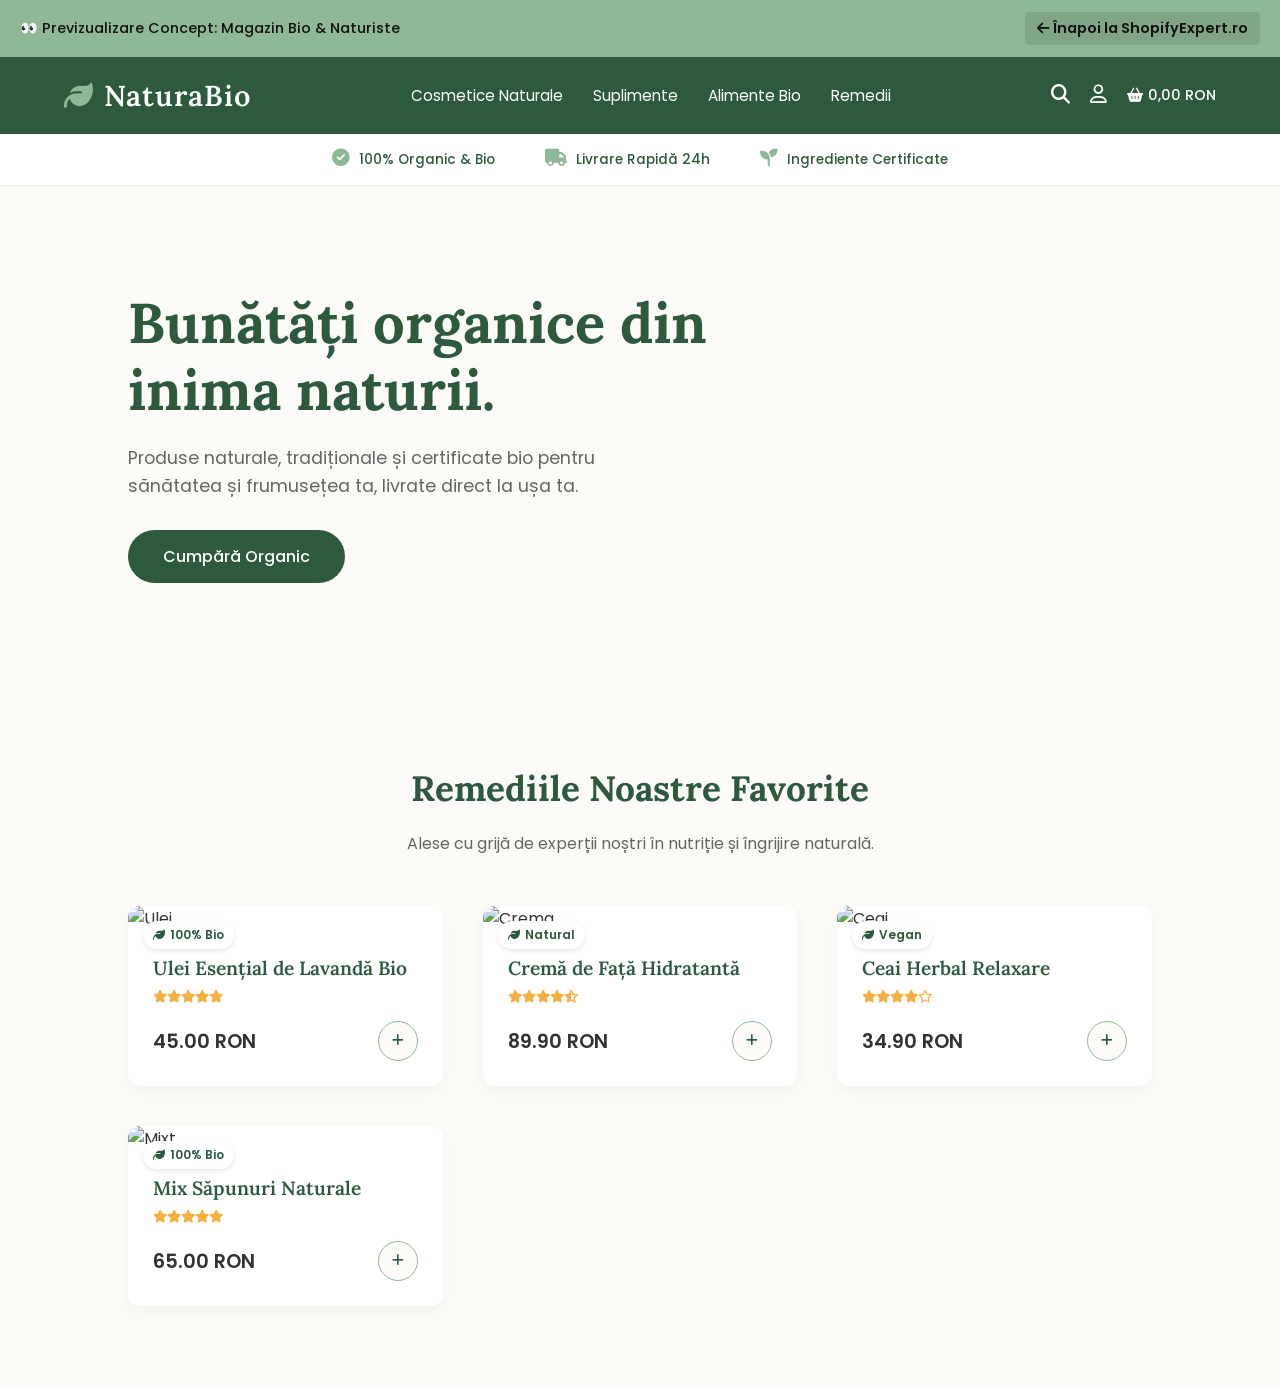
==== demo-bio.html @ 756954d7 "feat: added 3 live demo pages for portfolio" ====
<!DOCTYPE html>
<html lang="ro">
<head>
    <meta charset="UTF-8">
    <meta name="viewport" content="width=device-width, initial-scale=1.0">
    <title>Demo Magazin Bio & Naturist | ShopifyExpert.ro</title>
    <link href="https://fonts.googleapis.com/css2?family=Lora:ital,wght@0,400;0,600;1,400&family=Poppins:wght@300;400;500;600&display=swap" rel="stylesheet">
    <link rel="stylesheet" href="https://cdnjs.cloudflare.com/ajax/libs/font-awesome/6.4.0/css/all.min.css">
    <style>
        :root {
            --primary: #2d5a3c;
            --bg: #fdfbf7;
            --surface: #ffffff;
            --text-main: #333333;
            --text-mut: #666666;
            --accent: #8fb996;
        }
        * { margin:0; padding:0; box-sizing:border-box; }
        body { font-family: 'Poppins', sans-serif; background: var(--bg); color: var(--text-main); }
        a { text-decoration: none; color: inherit; }
        
        /* Demo Banner */
        .demo-bar {
            background: #8fb996;
            color: #111;
            padding: 12px 20px;
            display: flex;
            justify-content: space-between;
            align-items: center;
            font-size: 0.9rem;
            font-weight: 500;
            position: sticky;
            top: 0;
            z-index: 1000;
        }
        .demo-bar a { background: rgba(0,0,0,0.1); padding: 6px 12px; border-radius: 4px; font-weight: 600; }
        .demo-bar a:hover { background: rgba(0,0,0,0.2); }

        /* Store Header */
        header { background: var(--primary); color: white; padding: 20px 5%; display: flex; justify-content: space-between; align-items: center; }
        .logo { font-family: 'Lora', serif; font-size: 1.8rem; font-weight: 600; letter-spacing: 1px; display: flex; align-items: center; gap: 10px;}
        .logo i { color: var(--accent); }
        nav { display: flex; gap: 30px; font-size: 0.95rem; }
        nav a { transition: color 0.3s; }
        nav a:hover { color: var(--accent); }
        .header-icons { display: flex; gap: 20px; font-size: 1.2rem; }
        .header-icons span { font-size: 0.9rem; font-weight: 500; display: flex; align-items: center; gap: 5px; }

        /* Trust bar */
        .trust-bar { background: var(--surface); padding: 15px 5%; display: flex; justify-content: center; gap: 50px; font-size: 0.85rem; color: var(--primary); font-weight: 500; border-bottom: 1px solid #eee; }
        .trust-bar i { margin-right: 5px; color: var(--accent); font-size: 1.1rem; }

        /* Hero */
        .hero { 
            height: 500px; 
            background: linear-gradient(to right, rgba(253, 251, 247, 0.9), rgba(253, 251, 247, 0.4)), url('https://images.unsplash.com/photo-1611078512595-8bd11eec6541?auto=format') right/cover;
            display: flex; flex-direction: column; justify-content: center; padding: 0 10%;
        }
        .hero h1 { font-family: 'Lora', serif; font-size: 3.5rem; margin-bottom: 20px; max-width: 600px; color: var(--primary); line-height: 1.2; }
        .hero p { font-size: 1.1rem; margin-bottom: 30px; color: var(--text-mut); max-width: 500px; line-height: 1.6; }
        .btn { display: inline-block; padding: 14px 35px; background: var(--primary); color: #fff; font-weight: 500; border-radius: 30px; transition: 0.3s; }
        .btn:hover { background: #22422a; }

        /* Products Config */
        .section { padding: 80px 10%; text-align: center; }
        .sec-title { font-family: 'Lora', serif; font-size: 2.2rem; margin-bottom: 20px; color: var(--primary); }
        .sec-desc { color: var(--text-mut); margin-bottom: 50px; }
        
        .grid { display: grid; grid-template-columns: repeat(auto-fill, minmax(250px, 1fr)); gap: 40px; text-align: left; }
        .product { background: var(--surface); border-radius: 12px; overflow: hidden; box-shadow: 0 5px 15px rgba(0,0,0,0.04); transition: transform 0.3s; }
        .product:hover { transform: translateY(-8px); }
        .p-img-wrap { position: relative; }
        .p-img { width: 100%; height: 250px; object-fit: cover; }
        .badge { position: absolute; top: 15px; left: 15px; background: white; color: var(--primary); padding: 5px 10px; border-radius: 20px; font-size: 0.75rem; font-weight: 600; display: flex; align-items: center; gap: 5px; box-shadow: 0 2px 5px rgba(0,0,0,0.1); }
        
        .p-info { padding: 25px; }
        .p-title { font-family: 'Lora', serif; font-size: 1.2rem; margin-bottom: 8px; color: var(--primary); font-weight: 600; }
        .p-stars { color: #f5b041; font-size: 0.8rem; margin-bottom: 15px; }
        .p-btm { display: flex; justify-content: space-between; align-items: center; }
        .p-price { font-weight: 600; font-size: 1.2rem; }
        .p-add { background: var(--bg); border: 1px solid var(--accent); color: var(--primary); width: 40px; height: 40px; border-radius: 50%; display: flex; align-items: center; justify-content: center; cursor: pointer; transition: 0.3s; }
        .p-add:hover { background: var(--primary); color: white; border-color: var(--primary); }

        @media (max-width: 768px) {
            nav, .trust-bar { display: none; }
            .hero h1 { font-size: 2.2rem; }
            .demo-bar { flex-direction: column; gap: 10px; text-align: center; }
        }
    </style>
</head>
<body>

    <div class="demo-bar">
        <span>👀 Previzualizare Concept: Magazin Bio & Naturiste</span>
        <a href="index.html#portofoliu"><i class="fas fa-arrow-left"></i> Înapoi la ShopifyExpert.ro</a>
    </div>

    <header>
        <div class="logo"><i class="fas fa-leaf"></i> NaturaBio</div>
        <nav>
            <a href="#">Cosmetice Naturale</a>
            <a href="#">Suplimente</a>
            <a href="#">Alimente Bio</a>
            <a href="#">Remedii</a>
        </nav>
        <div class="header-icons">
            <i class="fas fa-search"></i>
            <i class="far fa-user"></i>
            <span><i class="fas fa-shopping-basket"></i> 0,00 RON</span>
        </div>
    </header>

    <div class="trust-bar">
        <span><i class="fas fa-check-circle"></i> 100% Organic & Bio</span>
        <span><i class="fas fa-truck"></i> Livrare Rapidă 24h</span>
        <span><i class="fas fa-seedling"></i> Ingrediente Certificate</span>
    </div>

    <div class="hero">
        <h1>Bunătăți organice din inima naturii.</h1>
        <p>Produse naturale, tradiționale și certificate bio pentru sănătatea și frumusețea ta, livrate direct la ușa ta.</p>
        <div><a href="#" class="btn">Cumpără Organic</a></div>
    </div>

    <div class="section">
        <h2 class="sec-title">Remediile Noastre Favorite</h2>
        <p class="sec-desc">Alese cu grijă de experții noștri în nutriție și îngrijire naturală.</p>
        
        <div class="grid">
            <div class="product">
                <div class="p-img-wrap">
                    <div class="badge"><i class="fas fa-leaf"></i> 100% Bio</div>
                    <img src="https://images.unsplash.com/photo-1608248543803-ba4f8c70ae0b?w=500&auto=format&fit=crop" alt="Ulei" class="p-img">
                </div>
                <div class="p-info">
                    <div class="p-title">Ulei Esențial de Lavandă Bio</div>
                    <div class="p-stars"><i class="fas fa-star"></i><i class="fas fa-star"></i><i class="fas fa-star"></i><i class="fas fa-star"></i><i class="fas fa-star"></i></div>
                    <div class="p-btm">
                        <div class="p-price">45.00 RON</div>
                        <button class="p-add"><i class="fas fa-plus"></i></button>
                    </div>
                </div>
            </div>
            
            <div class="product">
                <div class="p-img-wrap">
                    <div class="badge"><i class="fas fa-leaf"></i> Natural</div>
                    <img src="https://images.unsplash.com/photo-1556228578-0d85b1a4d571?w=500&auto=format&fit=crop" alt="Crema" class="p-img">
                </div>
                <div class="p-info">
                    <div class="p-title">Cremă de Față Hidratantă</div>
                    <div class="p-stars"><i class="fas fa-star"></i><i class="fas fa-star"></i><i class="fas fa-star"></i><i class="fas fa-star"></i><i class="fas fa-star-half-alt"></i></div>
                    <div class="p-btm">
                        <div class="p-price">89.90 RON</div>
                        <button class="p-add"><i class="fas fa-plus"></i></button>
                    </div>
                </div>
            </div>

            <div class="product">
                <div class="p-img-wrap">
                    <div class="badge"><i class="fas fa-leaf"></i> Vegan</div>
                    <img src="https://images.unsplash.com/photo-1544253139-38379051fb6f?w=500&auto=format&fit=crop" alt="Ceai" class="p-img">
                </div>
                <div class="p-info">
                    <div class="p-title">Ceai Herbal Relaxare</div>
                    <div class="p-stars"><i class="fas fa-star"></i><i class="fas fa-star"></i><i class="fas fa-star"></i><i class="fas fa-star"></i><i class="far fa-star"></i></div>
                    <div class="p-btm">
                        <div class="p-price">34.90 RON</div>
                        <button class="p-add"><i class="fas fa-plus"></i></button>
                    </div>
                </div>
            </div>

            <div class="product">
                <div class="p-img-wrap">
                    <div class="badge"><i class="fas fa-leaf"></i> 100% Bio</div>
                    <img src="https://images.unsplash.com/photo-1587049352847-4d4b1a629b38?w=500&auto=format&fit=crop" alt="Mixt" class="p-img">
                </div>
                <div class="p-info">
                    <div class="p-title">Mix Săpunuri Naturale</div>
                    <div class="p-stars"><i class="fas fa-star"></i><i class="fas fa-star"></i><i class="fas fa-star"></i><i class="fas fa-star"></i><i class="fas fa-star"></i></div>
                    <div class="p-btm">
                        <div class="p-price">65.00 RON</div>
                        <button class="p-add"><i class="fas fa-plus"></i></button>
                    </div>
                </div>
            </div>
        </div>
    </div>

</body>
</html>
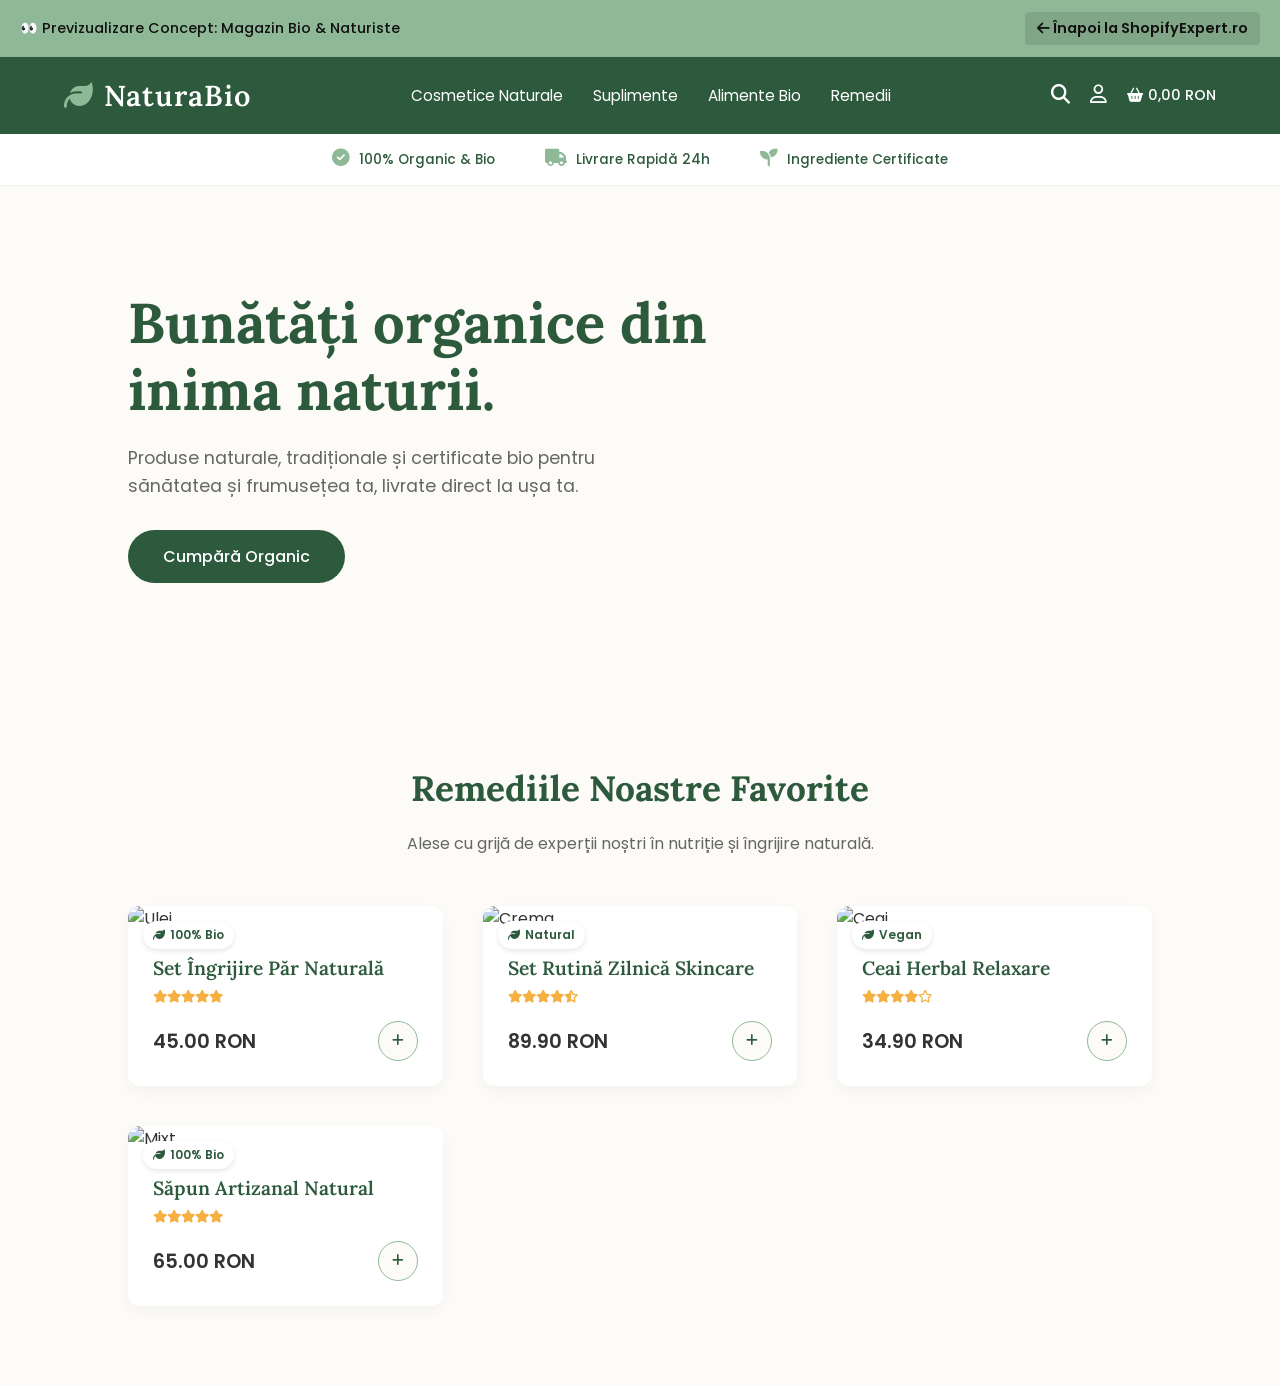
==== commit d1efa566: "fix: updated item titles to perfectly match the displayed Unsplash images" ====
--- a/demo-bio.html
+++ b/demo-bio.html
@@ -133,7 +133,7 @@
                     <img src="https://images.unsplash.com/photo-1608248543803-ba4f8c70ae0b?w=500&auto=format&fit=crop" alt="Ulei" class="p-img">
                 </div>
                 <div class="p-info">
-                    <div class="p-title">Ulei Esențial de Lavandă Bio</div>
+                    <div class="p-title">Set Îngrijire Păr Naturală</div>
                     <div class="p-stars"><i class="fas fa-star"></i><i class="fas fa-star"></i><i class="fas fa-star"></i><i class="fas fa-star"></i><i class="fas fa-star"></i></div>
                     <div class="p-btm">
                         <div class="p-price">45.00 RON</div>
@@ -148,7 +148,7 @@
                     <img src="https://images.unsplash.com/photo-1556228578-0d85b1a4d571?w=500&auto=format&fit=crop" alt="Crema" class="p-img">
                 </div>
                 <div class="p-info">
-                    <div class="p-title">Cremă de Față Hidratantă</div>
+                    <div class="p-title">Set Rutină Zilnică Skincare</div>
                     <div class="p-stars"><i class="fas fa-star"></i><i class="fas fa-star"></i><i class="fas fa-star"></i><i class="fas fa-star"></i><i class="fas fa-star-half-alt"></i></div>
                     <div class="p-btm">
                         <div class="p-price">89.90 RON</div>
@@ -160,7 +160,7 @@
             <div class="product">
                 <div class="p-img-wrap">
                     <div class="badge"><i class="fas fa-leaf"></i> Vegan</div>
-                    <img src="https://images.unsplash.com/photo-1544253139-38379051fb6f?w=500&auto=format&fit=crop" alt="Ceai" class="p-img">
+                    <img src="https://images.unsplash.com/photo-1597481499750-3e6b22637e12?w=500&auto=format&fit=crop" alt="Ceai" class="p-img">
                 </div>
                 <div class="p-info">
                     <div class="p-title">Ceai Herbal Relaxare</div>
@@ -175,10 +175,10 @@
             <div class="product">
                 <div class="p-img-wrap">
                     <div class="badge"><i class="fas fa-leaf"></i> 100% Bio</div>
-                    <img src="https://images.unsplash.com/photo-1587049352847-4d4b1a629b38?w=500&auto=format&fit=crop" alt="Mixt" class="p-img">
+                    <img src="https://images.unsplash.com/photo-1600857062241-98e5dba7f214?w=500&auto=format&fit=crop" alt="Mixt" class="p-img">
                 </div>
                 <div class="p-info">
-                    <div class="p-title">Mix Săpunuri Naturale</div>
+                    <div class="p-title">Săpun Artizanal Natural</div>
                     <div class="p-stars"><i class="fas fa-star"></i><i class="fas fa-star"></i><i class="fas fa-star"></i><i class="fas fa-star"></i><i class="fas fa-star"></i></div>
                     <div class="p-btm">
                         <div class="p-price">65.00 RON</div>
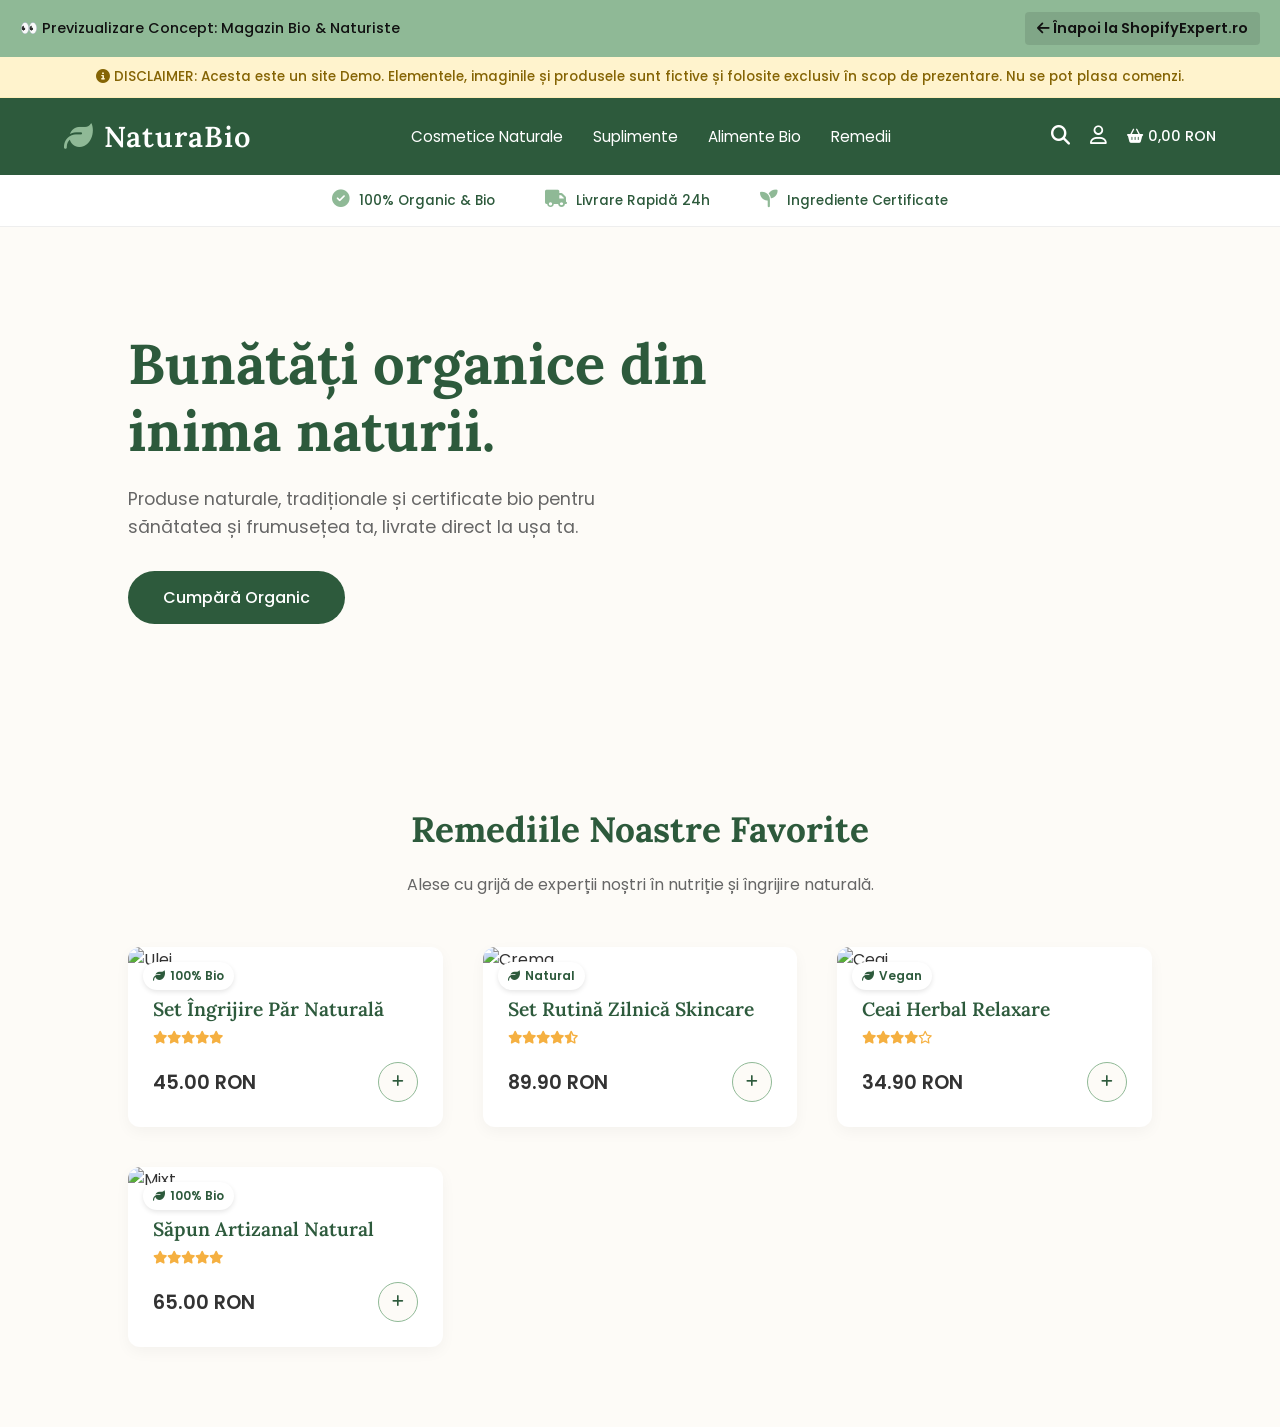
==== commit a8ed0043: "fix: corrected fashion product order, added active demo disclaimer to all pages" ====
--- a/demo-bio.html
+++ b/demo-bio.html
@@ -93,6 +93,9 @@
     <div class="demo-bar">
         <span>👀 Previzualizare Concept: Magazin Bio & Naturiste</span>
         <a href="index.html#portofoliu"><i class="fas fa-arrow-left"></i> Înapoi la ShopifyExpert.ro</a>
+    </div>
+    <div style="background:#fff3cd; color:#856404; text-align:center; padding: 10px; font-size:0.85rem; font-weight:500; border-bottom:1px solid #ffeeba;">
+        <i class="fas fa-info-circle"></i> DISCLAIMER: Acesta este un site Demo. Elementele, imaginile și produsele sunt fictive și folosite exclusiv în scop de prezentare. Nu se pot plasa comenzi.
     </div>
 
     <header>
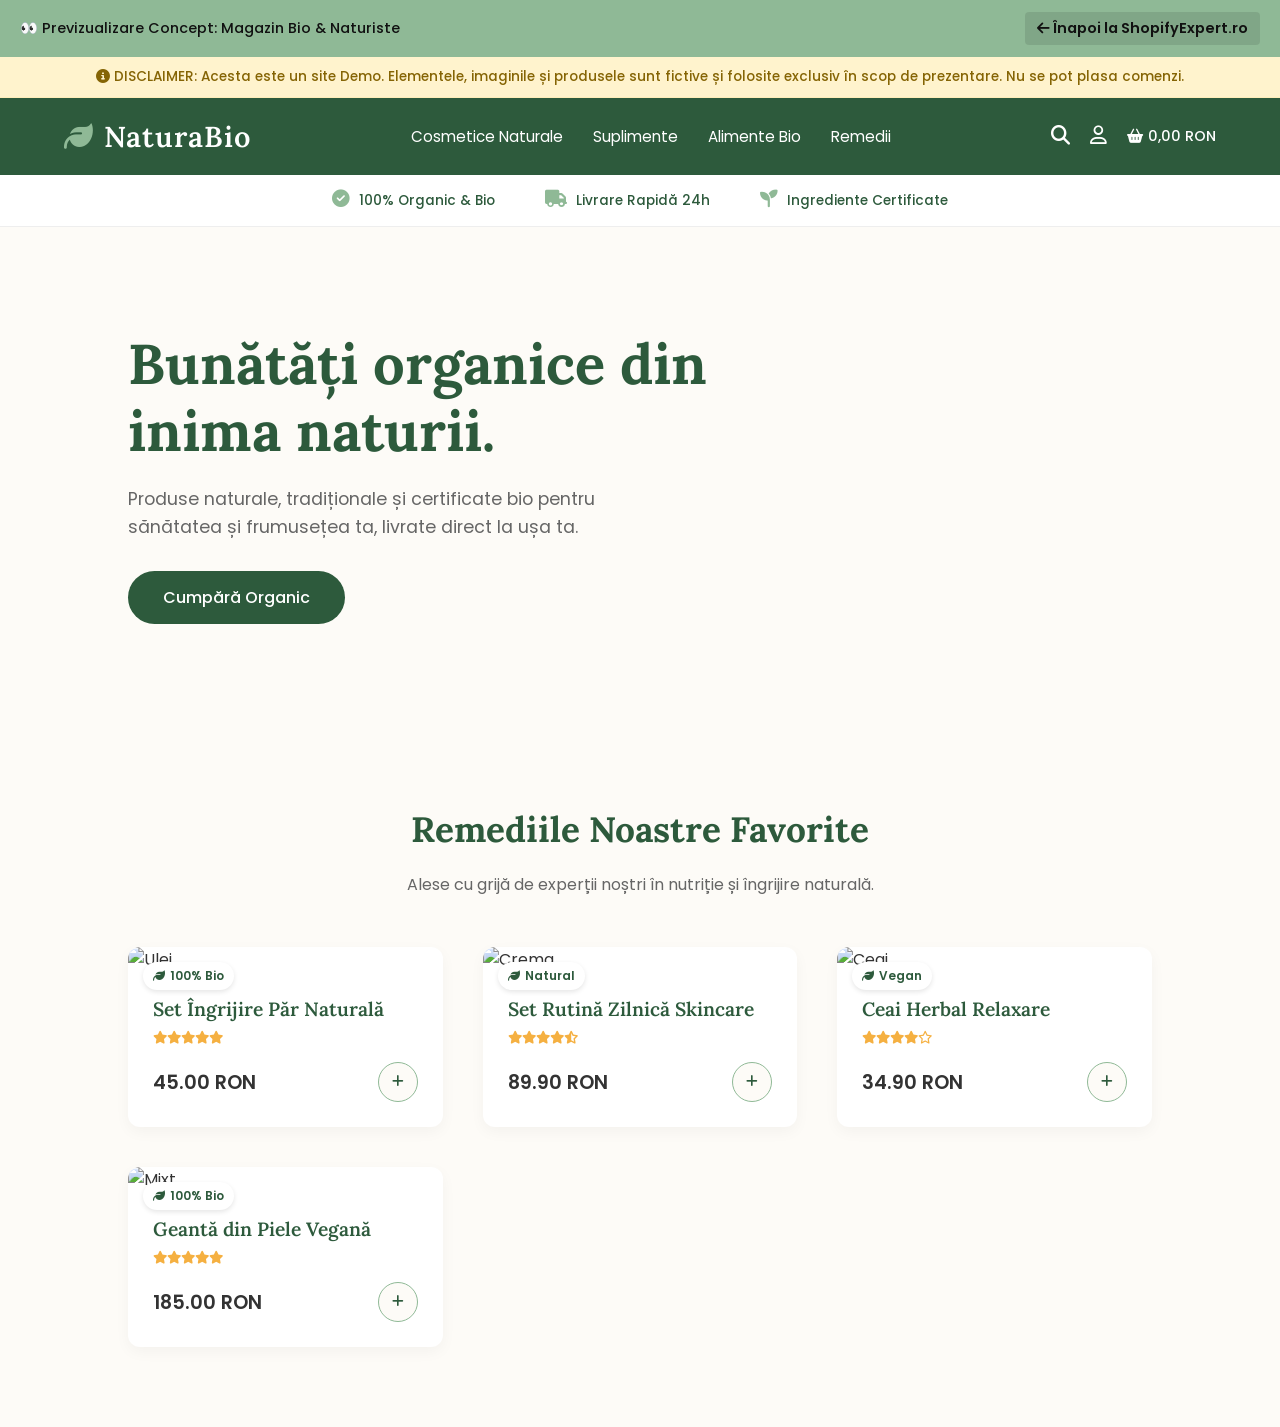
==== commit e7e25466: "fix: corrected broken hero images on tech and bio demos, fixed mismatched text" ====
--- a/demo-bio.html
+++ b/demo-bio.html
@@ -53,7 +53,7 @@
         /* Hero */
         .hero { 
             height: 500px; 
-            background: linear-gradient(to right, rgba(253, 251, 247, 0.9), rgba(253, 251, 247, 0.4)), url('https://images.unsplash.com/photo-1611078512595-8bd11eec6541?auto=format') right/cover;
+            background: linear-gradient(to right, rgba(253, 251, 247, 0.9), rgba(253, 251, 247, 0.4)), url('https://images.unsplash.com/photo-1515150144380-bca9f1650ed9?auto=format') right/cover;
             display: flex; flex-direction: column; justify-content: center; padding: 0 10%;
         }
         .hero h1 { font-family: 'Lora', serif; font-size: 3.5rem; margin-bottom: 20px; max-width: 600px; color: var(--primary); line-height: 1.2; }
@@ -181,10 +181,10 @@
                     <img src="https://images.unsplash.com/photo-1600857062241-98e5dba7f214?w=500&auto=format&fit=crop" alt="Mixt" class="p-img">
                 </div>
                 <div class="p-info">
-                    <div class="p-title">Săpun Artizanal Natural</div>
+                    <div class="p-title">Geantă din Piele Vegană</div>
                     <div class="p-stars"><i class="fas fa-star"></i><i class="fas fa-star"></i><i class="fas fa-star"></i><i class="fas fa-star"></i><i class="fas fa-star"></i></div>
                     <div class="p-btm">
-                        <div class="p-price">65.00 RON</div>
+                        <div class="p-price">185.00 RON</div>
                         <button class="p-add"><i class="fas fa-plus"></i></button>
                     </div>
                 </div>
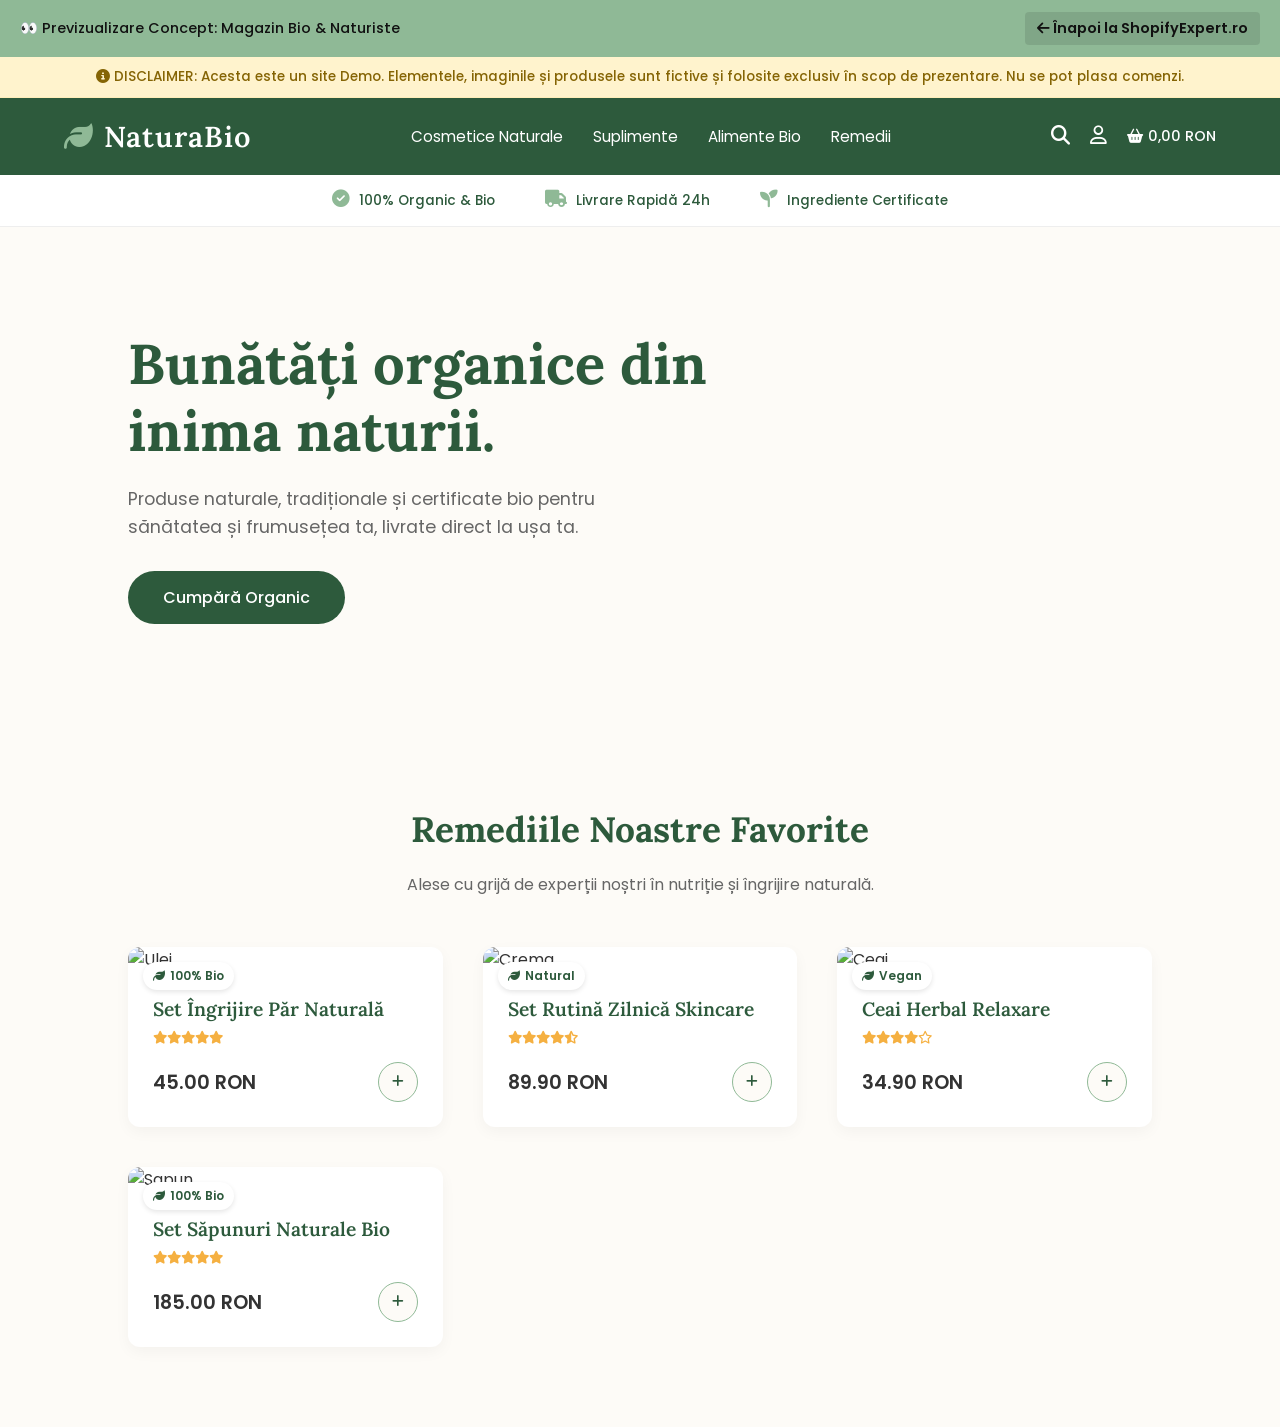
==== commit f36e3262: "fix: changed bio item 4 from vegan bag to an actual organic soap image using Pexels" ====
--- a/demo-bio.html
+++ b/demo-bio.html
@@ -178,10 +178,10 @@
             <div class="product">
                 <div class="p-img-wrap">
                     <div class="badge"><i class="fas fa-leaf"></i> 100% Bio</div>
-                    <img src="https://images.unsplash.com/photo-1600857062241-98e5dba7f214?w=500&auto=format&fit=crop" alt="Mixt" class="p-img">
+                    <img src="https://images.pexels.com/photos/1634278/pexels-photo-1634278.jpeg?auto=compress&cs=tinysrgb&w=500" alt="Sapun" class="p-img">
                 </div>
                 <div class="p-info">
-                    <div class="p-title">Geantă din Piele Vegană</div>
+                    <div class="p-title">Set Săpunuri Naturale Bio</div>
                     <div class="p-stars"><i class="fas fa-star"></i><i class="fas fa-star"></i><i class="fas fa-star"></i><i class="fas fa-star"></i><i class="fas fa-star"></i></div>
                     <div class="p-btm">
                         <div class="p-price">185.00 RON</div>
